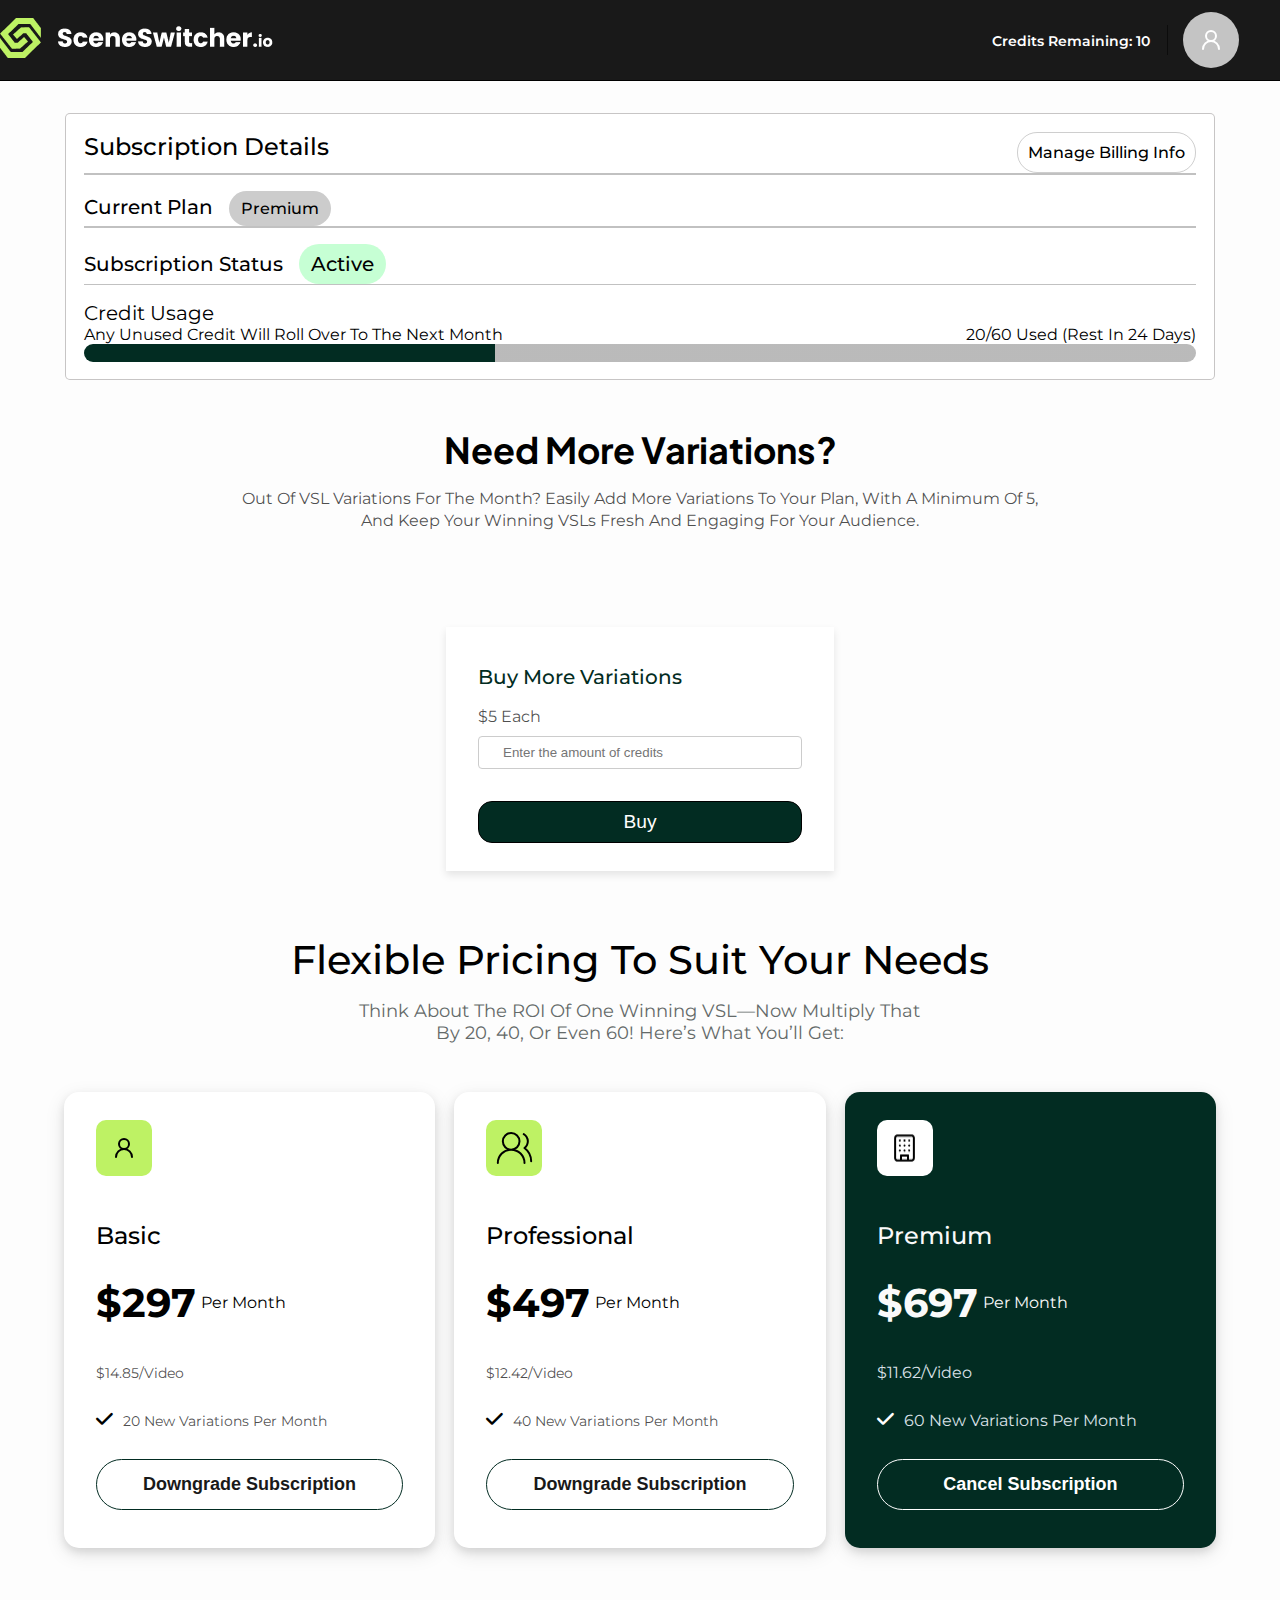
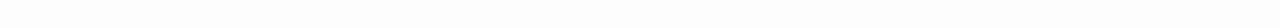
==== index.html @ bf3d9827 "Create index.html" ====
<!DOCTYPE html>
<html lang="en">

<head>
    <meta charset="utf-8" />
    <meta name="viewport" content="width=device-width, initial-scale=1.0">
    <title>Subscription Dashboard</title>
    <link rel="shortcut icon" type="image/x-icon" href="favicon.ico" />

    <!-- Preconnecting to Google Fonts -->
    <link rel="preconnect" href="https://fonts.googleapis.com" />
    <link rel="preconnect" href="https://fonts.gstatic.com" crossorigin />

    <!-- Google Fonts -->
    <link
        href="https://fonts.googleapis.com/css2?family=Montserrat:ital,wght@0,100..900;1,100..900&family=Plus+Jakarta+Sans:ital,wght@0,200..800;1,200..800&display=swap"
        rel="stylesheet" />

    <!-- Font Awesome Icons -->
    <link rel="stylesheet" href="https://cdnjs.cloudflare.com/ajax/libs/font-awesome/6.6.0/css/all.min.css">

    <!-- Bootstrap CSS -->
    <link href="https://cdn.jsdelivr.net/npm/bootstrap@5.0.2/dist/css/bootstrap.min.css" rel="stylesheet"
        integrity="sha384-EVSTQN3/azprG1Anm3QDgpJLIm9Nao0Yz1ztcQTwFspd3yD65VohhpuuCOmLASjC" crossorigin="anonymous" />

    <!-- Custom Stylesheet -->
    <link rel="stylesheet" type="text/css" href="sceneswitcher.css" media="screen" />
    <link rel="stylesheet" type="text/css" href="sceneswitcherResponsive.css" media="screen" />
</head>

<body>
    <!-- Header Section Start -->
    <header class="admin-header">
        <div class="container">
            <div class="header-two">
                <div class="hm-logo text-center">
                    <a href="#!"><img src="assets/images/sceneswitcher.png" alt="VSL Logo" /></a>

                </div>
                <div class="header-profile">
                    <div class="credit-score">
                        <span>Credits Remaining: </span> <span>10</span>
                    </div>
                    <a href="#!" class="profile-icn">
                        <img src="assets/images/admin-user-icn.svg" alt="User Profile" />
                    </a>
                </div>
            </div>
        </div>
    </header>
    <!-- Header Section End -->

    <!-- Subscription Information Start -->
    <div class="content">
        <div class="text">
            <p class="sub-p">Subscription Details</p>
            <p class="bill">Manage Billing Info</p>
        </div>
        <div class="plan">
            <p>Current Plan</p>
            <p class="btn">Premium</p>
        </div>
        <div class="plan subs">
            <p>Subscription Status</p>
            <p class="act">Active</p>
        </div>
        <div class="credit">
            <p class="cr-usage">Credit Usage</p>
            <div class="credit-text">
                <p>Any unused credit will roll over to the next month</p>
                <p>20/60 Used (Rest in 24 Days) </p>
            </div>
            <div class="bar"></div>
        </div>
    </div>
    <!-- Subscription Information End -->

    <!-- Additional Credit Purchase Section Start -->
    <div class="second-main">
        <div class="heading">Need More Variations?</div>
        <p>
            Out of VSL variations for the month? Easily add more variations to your plan, with a minimum of 5, and keep
            your winning VSLs fresh and engaging for your audience.
        </p>

    </div>

    <div class="credit-box">
        <div class="box-cont">
            <p class="cr">Buy More Variations</p>
            <p class="dollar">$5 Each</p>
            <input type="text" name="credit" id="credit" placeholder="Enter the amount of credits" />
            <button>Buy</button>
        </div>
    </div>
    <!-- Additional Credit Purchase Section End -->

    <!-- Subscription Plans Section Start -->
    <div class="main-head">
        <h1>Flexible Pricing to Suit Your Needs</h1>
        <p>Think about the ROI of one winning VSL—now multiply that by 20, 40, or even 60! Here’s what you’ll get:</p>
    </div>

    <div class="plans">
        <!-- Starter Plan -->
        <div class="box">
            <div class="icon">
                <img src="assets/images/admin-user-icn.svg" alt="">
            </div>
            <p class="box-head box2">Basic</p>
            <div class="price">
                <h1>$297</h1><span>Per Month</span>
            </div>
            <p id="p">$14.85/video</p>
            <p id="p"><i class="fa-solid fa-check"></i>20 New Variations Per Month</p>
            <button>Downgrade Subscription</button>
        </div>

        <!-- Growth Plan -->
        <div class="box">
            <div class="icon">
                <img src="assets/images/user-icn.svg" alt="">
            </div>
            <p class="box-head box2">Professional</p>
            <div class="price">
                <h1>$497</h1><span>Per Month</span>
            </div>
            <p id="p">$12.42/video</p>
            <p id="p"><i class="fa-solid fa-check"></i>40 New Variations Per Month</p>
            <button>Downgrade Subscription</button>
        </div>

        <!-- Pro Plan -->
        <div class="box box-sub">
            <div class="icon icon-prem">
                <img src="assets/images/lucide.png" alt="">
            </div>
            <p class="box-head">Premium</p>
            <div class="price">
                <h1>$697</h1><span>Per Month</span>
            </div>
            <p class="p-pro">$11.62/video</p>
            <p class="p-pro"><i class="fa-solid fa-check pro-i"></i>60 New Variations Per Month</p>
            <button id="up">Cancel Subscription</button>
        </div>
    </div>
    <!-- Subscription Plans Section End -->
</body>

</html>
---- sceneswitcher.css ----
/* Universal Reset: Removes default margin and padding from all elements */
* {
    margin: 0;
    padding: 0;
    box-sizing: border-box;

}

/* Body Styling: Sets a default background and font */
body {
    font-family: 'Montserrat';
    background: #f8f9fa4f;
    min-width: 100%;
}

/* Header Section: Credit score styling */
.admin-header .credit-score span {
    color: #000;
    font-size: 14px;
    font-weight: 600;
    color: #ffffff;
}

.profile-icn img {
    filter: invert(100%);
}

/* Header Section: Styling for the header background, padding, and bottom border */
.admin-header {
    background: #191919;
    padding: 12px 0;
    border-bottom: 1px solid #000;
}

/* Header Container: Limits the maximum width of the header content */
.admin-header .container {
    max-width: 1239px;
}

/* Profile Icon: Sets size, shape, alignment, and relative positioning for the profile icon */
.admin-header .profile-icn {
    background: #c4c4c4;
    border-radius: 50%;
    height: 56px;
    width: 56px;
    display: flex;
    align-items: center;
    justify-content: center;
    margin-left: 33px;
    position: relative;
}

/* Flexbox Layout for Header: Aligns profile and credit score section */
.header-profile,
.header-two {
    display: flex;
    align-items: center;
    justify-content: space-between;
}

.hm-logo {
    color: white;
    display: flex;
    /* align-content: center; */
}

.logo-text p {
    font-size: 22px;
    font-family: 'Plus Jakarta Sans';
    font-weight: 700;
    text-align: center;
    margin-left: 10px;
    padding: 5px;

}

/* Profile Icon Divider: Adds a dividing line inside the profile icon */
.admin-header .profile-icn::before {
    position: absolute;
    content: "";
    width: 1px;
    height: 30px;
    background: rgba(0, 0, 0, 0.5);
    top: 50%;
    transform: translateY(-50%);
    left: -16px;
}

/* Content Container: Sets width, margin, padding, and border styling for the content section */
.content {
    border: 1px solid rgba(141, 138, 138, 0.493);
    max-width: 1150px;
    margin: auto;
    margin-top: 2rem;
    padding: 1.1rem;
    border-radius: 5px;
    background-color: #fff;
}

/* Text Flexbox: Aligns text content with space between the elements */
.text {
    display: flex;
    justify-content: space-between;
    border-bottom: 2px solid rgba(128, 128, 128, 0.486);
    margin-bottom: 1rem;
}

.sub-p {
    font-size: 24px;
    font-weight: 500;
}

/* Bill Button: Adds styles for the bill info button */
.bill {
    text-transform: capitalize;
    border: 1px solid rgba(128, 128, 128, 0.39);
    padding: 10px;
    border-radius: 20px;
    cursor: pointer;
    transition: all ease-in 0.2s;
    font-size: 16px;
    font-weight: 500;
}

/* Hover Effect for Bill Button: Changes background and text color on hover */
.bill:hover {
    background-color: rgba(2, 44, 34, 1);
    color: #fff;
}

/* Plan Section: Sets layout and baseline alignment for the subscription plans */
.plan {
    display: flex;
    border-bottom: 2px solid rgba(128, 128, 128, 0.486);
    text-transform: capitalize;
    align-items: last baseline;
}

.io {
    font-size: 8px;
}

/* Plan Text Spacing: Adds margin between text elements inside the plan section */
.plan p {
    margin-right: 1rem;
    font-size: 20px;
    font-weight: 500;
}

/* Plan Button: Basic styles for the plan button */
.plan .btn {
    background-color: #CCCCCC;
    ;
    border-radius: 30px;
    text-transform: capitalize;
    border: none;
    padding: 8px 12px;
    font-size: 16px;
    font-weight: 500;
    color: #000;
}

/* Subscription Status Styling: Sets styles for the subscription status */
.subs {
    margin-top: 1rem;
    border-bottom: 1px solid rgba(128, 128, 128, 0.486);
    margin-bottom: 1rem;
}

/* Active Subscription Styling: Adds background color, border radius, and padding to the active status */
.act {
    background-color: #41FF714D;
    border-radius: 30px;
    text-transform: capitalize;
    border: none;
    padding: 8px 12px;
    cursor: pointer;
    color: #000000;
}

/* Credit Section Text: Applies capitalization to the credit section text */
.credit p {
    text-transform: capitalize;
}

.cr-usage {
    font-size: 1.23rem;

}

.credit-text {
    display: flex;
    justify-content: space-between;
}

/* Credit Bar: Creates a progress bar with a gradient fill */
.bar {
    width: 100%;
    height: 18px;
    background: linear-gradient(to right, rgba(2, 44, 34, 1) 37%, rgba(128, 128, 128, 0.541) 37%);
    border-radius: 40px;
}

/* Secondary Main Section: Adjusts margins and width for the section containing additional content */
.second-main {
    width: 1150px;
    margin: auto;
    margin-top: 2rem;
    margin-bottom: 2rem;
}

/* Heading Style: Centers the heading and adds padding and font size */
.heading {
    display: flex;
    justify-content: center;
    font-size: 36px;
    font-weight: 700;
    padding: 1rem;
    font-family: 'Plus Jakarta Sans';
    line-height: 43.8px;
    color: rgba(0, 0, 0, 1);
}

/* Text inside Second Main Section: Sets width and margin for paragraphs */
.second-main p {
    max-width: 830px;
    margin: 0 auto;
    text-align: center;
    font-family: 'Montserrat';
    font-size: 16px;
    font-weight: 400;
    text-transform: capitalize;
    line-height: 21.6px;
    color: rgba(0, 0, 0, 0.7);
}

/* Credit Purchase Box: Centers and styles the credit purchase input and button */
.credit-box {
    /* display: grid;
    grid-template-columns: auto auto; */
    width: 420px;
    margin: 0 auto;
    padding: 1rem;
    gap: 1rem;
    margin-top: 5rem;
}

.box-cont {
    background-color: #fff;
    box-shadow: 0 4px 8px rgba(0, 0, 0, 0.1);
    /* width: 419px; */
    line-height: 2.2;
    padding: 28px 32px;

}

/* Input Field Styles: Adds padding, border color, and radius for the input fields inside credit purchase box */
.box-cont input {
    border-radius: 4px;
    border: 1px solid #CCCCCC;
    padding: 8px 24px;
    width: 100%;
    margin-bottom: 2rem;
}

/* Credit Box Heading Style: Applies color, bold font, and line height to the heading */
.cr {
    color: rgba(2, 44, 34, 1);
    font-weight: bold;
    line-height: 2.2;
    font-size: 20px;
    font-weight: 500;
}

/* Purchase Button Styles: Defines basic styles for the purchase button */
.credit-box button {
    border: none;
    border-radius: 14px;
    width: 100%;
    color: #ffffff;
    background-color: rgba(2, 44, 34, 1);
    padding: 9px 24px;
    cursor: pointer;
    font-size: 1.2rem;
    transition: all ease-in 0.2s;
    border: 1px solid black;
}

.dollar {
    color: rgba(0, 0, 0, 0.7);
}

/* Purchase Button Hover: Changes background color on hover */
.credit-box button:hover {
    background-color: rgb(0, 49, 38);
}

/* Main Heading Style: Centers the main heading for the plans section */
.main-head {
    display: flex;
    justify-content: center;
    flex-direction: column;
    text-transform: capitalize;
    margin-top: 3rem;
    align-items: center;

}

.main-head h1 {
    font-size: 40px;
    font-weight: 500;
    text-align: center;
}

.main-head p {
    color: rgba(100, 106, 105, 1);
    font-size: 18px;
    font-weight: 400;
    max-width: 46%;
    text-align: center;
    margin-top: 1rem;
}

/* Plans Grid Layout: Sets up a three-column grid for the plans section */
.plans {
    /* display: grid;
    grid-template-columns:repeat(3,1fr); */
    margin: 0 auto;
    margin-bottom: 5rem;
    /* gap: 1.2rem; */
    margin-top: 3rem;
    /* width: 1297px; */
    align-items: stretch;


    display: flex;
    /* Use flexbox for layout */
    justify-content: space-between;
    /* Space evenly */
    /* Vertical margin and center horizontally */
    gap: 1.2rem;
    /* Space between boxes */
    width: 90%;
    /* Responsive width */
    max-width: 1200px;
    /* Maximum width for larger screens */

}

/* Plan Box Style: Basic styles for each plan box */
.box {
    background-color: #fff;
    padding: 28px 32px;
    box-shadow: 0 4px 8px rgba(0, 0, 0, 0.1),
        0 6px 20px rgba(0, 0, 0, 0.1);
    min-height: 456px;
    border-radius: 15px;
    display: flex;
    flex-direction: column;
    justify-content: space-between;
    width: 385px;
    flex-wrap: wrap;
}

.pro-i {
    color: white;
}

/* Plan Box Heading: Styles the heading inside each plan box */
.box-head {
    text-transform: capitalize;
    font-size: 24px;
    font-weight: 500;
}

/* Text inside Plan Boxes: Sets width and capitalization for plan descriptions */
.box p {
    text-transform: capitalize;
    width: 100%;

}

.box-head p {
    font-size: 16px;
    font-weight: 400;
}

.p-excl {
    color: rgba(255, 255, 255, 0.7);
}

#p {
    font-size: 14px;
    font-weight: 400;
    color: rgba(0, 0, 0, 0.7);
}

/* Price Display: Aligns price text and icons inside plan boxes */
.price {
    display: flex;
    margin-bottom: 0.47rem;
    align-items: center;
}

/* Price Text Styling: Aligns price span to the bottom */
.price span {
    display: flex;
    align-items: self-start;
    font-size: 16px;
    font-weight: 400;
    margin-left: 5px;
}

.price h1 {
    font-size: 40px;
    font-weight: 700;
}

.p-pro {
    color: rgba(218, 225, 231, 1);
}

.p-cent {
    color: rgba(96, 101, 113, 1);
    text-align: center;
    /* Centers the text inside the <p> element */
}

.i-blue {
    color: rgba(72, 90, 255, 1);
}

/* Plan Icon Styling: Colors and spaces icons in plan descriptions */
i {
    color: rgba(0, 0, 0, 1);
    margin-right: 10px;
    font-size: 1.2rem;
}

/* Button Styling inside Plan Boxes: Styles and adds hover effects to buttons */
.box button {
    border: 1px solid rgba(25, 25, 25, 1);
    border-radius: 200px;
    width: 100%;
    border-color: rgba(2, 44, 34, 1);
    color: rgba(25, 25, 25, 1);
    background-color: #fff;
    padding: 14px 18px;
    text-transform: capitalize;
    font-weight: 600;
    cursor: pointer;
    margin-bottom: 0.67rem;
    transition: all ease-in 0.3s;
    font-size: 18px;
}

.excl {
    background-color: rgba(72, 90, 255, 1);
    color: white;
}

.icon {
    display: flex;
    justify-content: center;
    background-color: rgba(190, 242, 100, 1);
    height: 56px;
    width: 56px;
    border-radius: 10px;
    object-fit: contain;
    margin-bottom: 1rem;
}

.icon i {
    width: 28px;
    height: 28px;
}

.icon-prem {
    background-color: #fff;
    padding: 13px;
}

.box-sub {
    background-color: rgba(2, 44, 34, 1);
    color: rgba(250, 250, 250, 1);
}

/* Upgrade Button: Special styling for the upgrade button */
#up {
    border-radius: 200px;
    background-color: rgba(2, 44, 34, 1);
    color: rgba(25, 25, 25, 1);
    transition: all ease-in 0.2s;
    border-color: white;
    color: white;
    font-size: 18px;
    font-weight: 600;
}

/* Hover Effect for Upgrade Button: Changes background color on hover */
#up:hover {
    background-color: rgb(0, 48, 37);
    color: white;
}

/* Hover Effect for Other Plan Buttons: Changes background color and text color on hover */
.box button:hover {
    color: white;
    background-color: rgb(0, 48, 37);
}
---- sceneswitcherResponsive.css ----
@media (max-width:1180px) {
  .content {
    width: 90%;
  }

  .second-main {
    width: 90%;
  }

  .main-head {
    width: 90%;
    padding: 20px;
  }

  .plans {
    display: grid;
    grid-template-columns: auto auto;
    gap: 16px;
    width: 90%;
  }
}

@media (max-width:960px) {
  .content {
    padding: 10px;
  }

  .sub-p {
    font-size: 18px;
    font-weight: 400;
  }

  .bill {
    font-size: 12px;
    font-weight: 400;
  }

  .plan p {
    font-size: 18px;
    font-weight: 400;
  }

  .cr-usage {
    font-size: 18px;
    font-weight: 400;

  }

  .credit-text {
    font-size: 13px;
  }

  .heading {
    font-size: 28px;
    font-weight: 600;
    padding: .8rem;
    line-height: 37.8px;
  }

  .second-main p {
    font-size: 13px;
    font-weight: 400;
  }

  .cr {
    color: #864AF9;
    font-weight: bold;
    line-height: 1.8;
    font-size: 19px;
    font-weight: 500;
  }

  .box-cont input {
    padding: 10px 22px;
  }

  .credit-box button {
    font-size: 1rem;
  }

  .main-head h1 {
    font-size: 1.5rem;
    font-weight: 700;
  }

  .box {
    padding: 15px 17px;
    line-height: 2.0;
  }

  .box-head {
    font-size: 20px;
    font-weight: 500;
  }

  .box-head p,
  #p {
    font-size: 14px;
    font-weight: 400;
  }

  .price h1 {
    font-size: 30px;
    font-weight: 600;
  }

  .box button {
    padding: 6px;
    font-size: 14px;
  }
}

@media (max-width:650px) {
  .admin-header .profile-icn {
    flex-direction: column;
  }

  .admin-header .profile-icn {
    margin-top: 1rem;
    flex-direction: column;
  }

  /* Flexbox Layout for Header: Aligns profile and credit score section */
  .header-profile,
  .header-two {
    flex-direction: column;

  }

  .content {
    padding: 8px;
  }

  .plans {
    grid-template-columns: auto;
    gap: 16px;
    width: 90%;
  }

  .sub-p {
    font-size: 17px;
    font-weight: 400;
  }

  .plan p {
    font-size: 17px;
    font-weight: 400;
  }

  .cr-usage {
    font-size: 17px;
    font-weight: 400;

  }

  .heading {
    font-size: 26px;
  }

  .cr {
    font-size: 17px;
  }

  .main-head h1 {
    font-size: 1.34rem;
    font-weight: 600;
  }
}
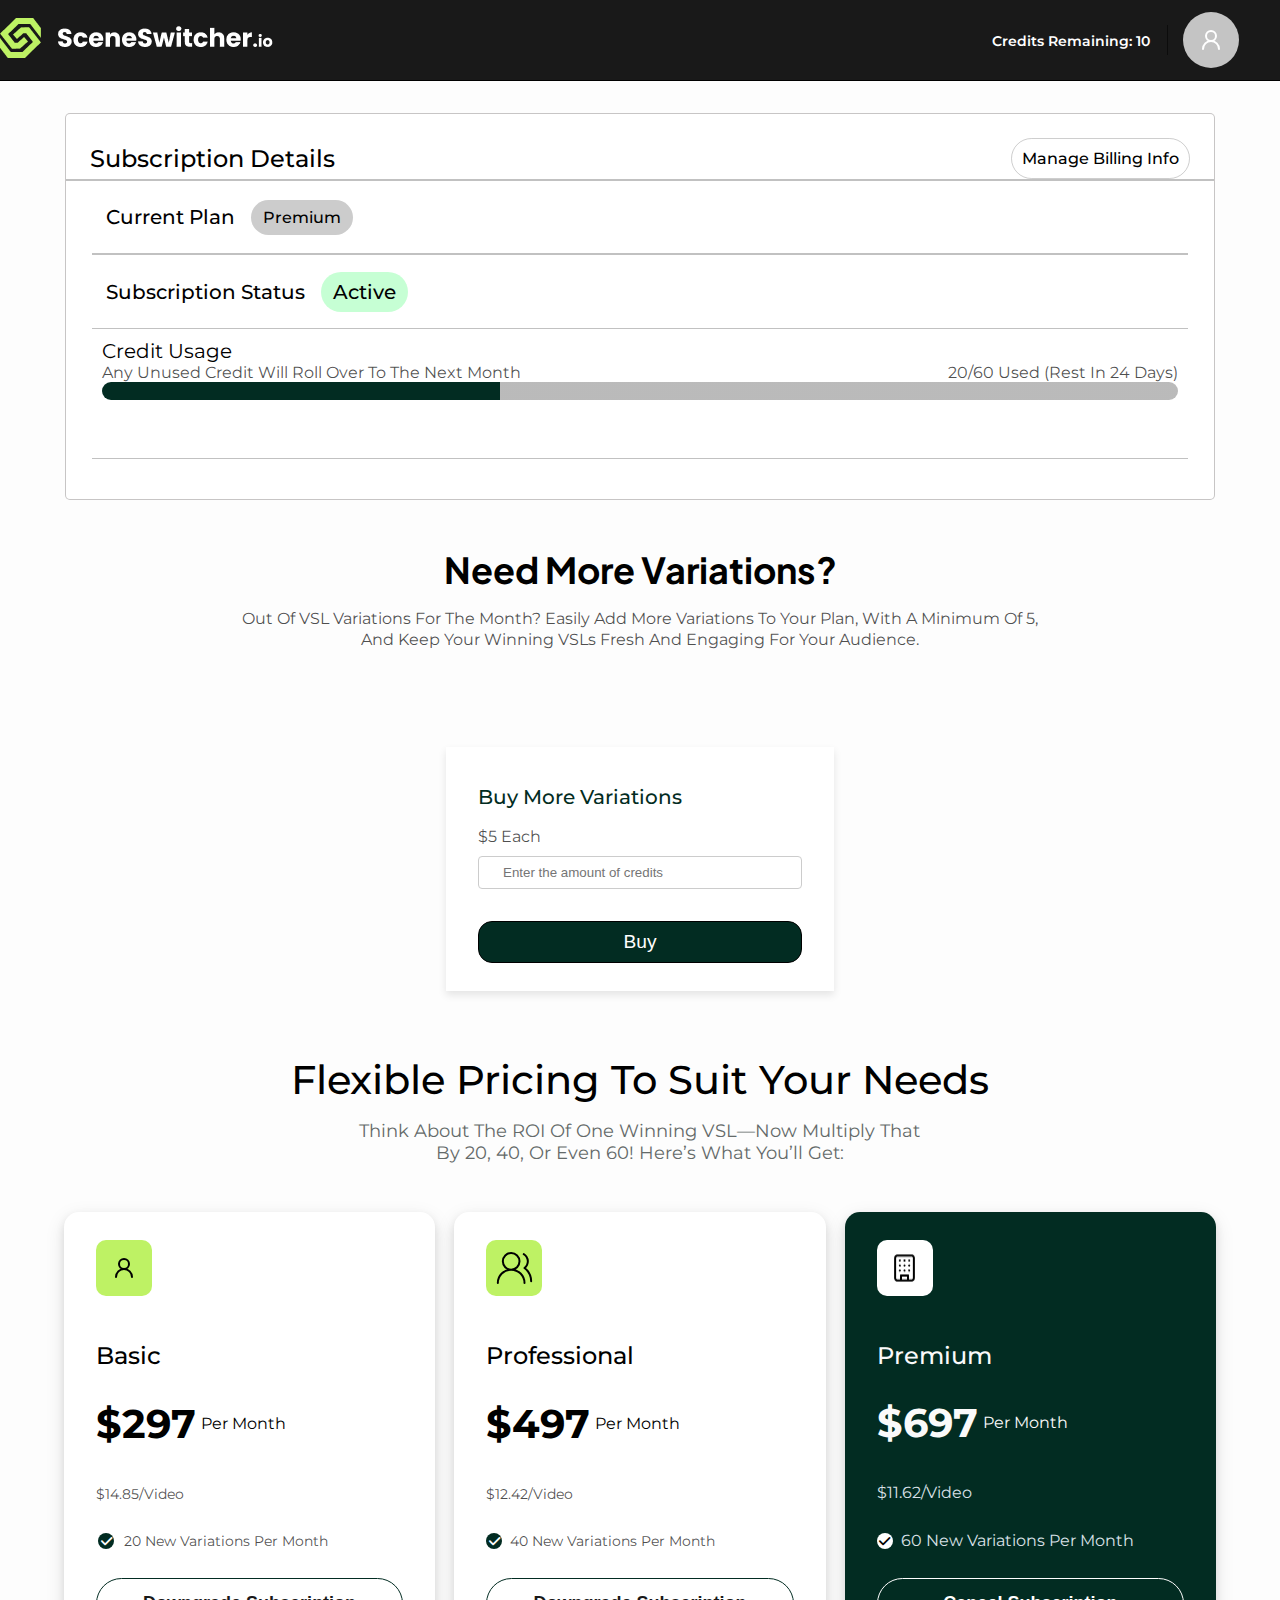
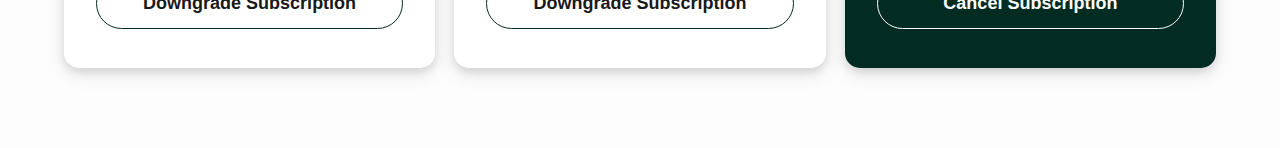
==== commit c1be550a: "Update index.html" ====
--- a/index.html
+++ b/index.html
@@ -25,7 +25,7 @@
 
     <!-- Custom Stylesheet -->
     <link rel="stylesheet" type="text/css" href="sceneswitcher.css" media="screen" />
-    <link rel="stylesheet" type="text/css" href="sceneswitcherResponsive.css" media="screen" />
+    <link rel="stylesheet" type="text/css" href="Responsive.css" media="screen" />
 </head>
 
 <body>
@@ -56,21 +56,23 @@
             <p class="sub-p">Subscription Details</p>
             <p class="bill">Manage Billing Info</p>
         </div>
-        <div class="plan">
-            <p>Current Plan</p>
-            <p class="btn">Premium</p>
-        </div>
-        <div class="plan subs">
-            <p>Subscription Status</p>
-            <p class="act">Active</p>
-        </div>
-        <div class="credit">
-            <p class="cr-usage">Credit Usage</p>
-            <div class="credit-text">
-                <p>Any unused credit will roll over to the next month</p>
-                <p>20/60 Used (Rest in 24 Days) </p>
+        <div class="for-border">
+            <div class="plan">
+                <p>Current Plan</p>
+                <p class="btn">Premium</p>
             </div>
-            <div class="bar"></div>
+            <div class="plan subs">
+                <p>Subscription Status</p>
+                <p class="act">Active</p>
+            </div>
+            <div class="credit">
+                <p class="cr-usage">Credit Usage</p>
+                <div class="credit-text">
+                    <p>Any unused credit will roll over to the next month</p>
+                    <p>20/60 Used (Rest in 24 Days) </p>
+                </div>
+                <div class="bar"></div>
+            </div>
         </div>
     </div>
     <!-- Subscription Information End -->
@@ -112,7 +114,7 @@
                 <h1>$297</h1><span>Per Month</span>
             </div>
             <p id="p">$14.85/video</p>
-            <p id="p"><i class="fa-solid fa-check"></i>20 New Variations Per Month</p>
+            <p id="p"><span class="icon-span"><i class="fa-solid fa-check"></i></span>20 New Variations Per Month</p>
             <button>Downgrade Subscription</button>
         </div>
 
--- a/sceneswitcher.css
+++ b/sceneswitcher.css
@@ -92,17 +92,24 @@
     max-width: 1150px;
     margin: auto;
     margin-top: 2rem;
-    padding: 1.1rem;
+    padding: 24px 0px 40px 0px;
     border-radius: 5px;
     background-color: #fff;
 }
 
+.for-border {
+    width: 95.5%;
+    margin: 0 auto;
+}
+
 /* Text Flexbox: Aligns text content with space between the elements */
 .text {
     display: flex;
     justify-content: space-between;
     border-bottom: 2px solid rgba(128, 128, 128, 0.486);
-    margin-bottom: 1rem;
+    padding-left: 24px;
+    padding-right: 24px;
+    align-items: center;
 }
 
 .sub-p {
@@ -115,7 +122,7 @@
     text-transform: capitalize;
     border: 1px solid rgba(128, 128, 128, 0.39);
     padding: 10px;
-    border-radius: 20px;
+    border-radius: 66px;
     cursor: pointer;
     transition: all ease-in 0.2s;
     font-size: 16px;
@@ -133,7 +140,10 @@
     display: flex;
     border-bottom: 2px solid rgba(128, 128, 128, 0.486);
     text-transform: capitalize;
-    align-items: last baseline;
+    padding: 14px;
+    height: 74px;
+    align-items: center;
+    margin-bottom: 0px;
 }
 
 .io {
@@ -145,6 +155,10 @@
     margin-right: 1rem;
     font-size: 20px;
     font-weight: 500;
+}
+
+.for-border .plan p {
+    margin-bottom: 0px;
 }
 
 /* Plan Button: Basic styles for the plan button */
@@ -162,9 +176,8 @@
 
 /* Subscription Status Styling: Sets styles for the subscription status */
 .subs {
-    margin-top: 1rem;
     border-bottom: 1px solid rgba(128, 128, 128, 0.486);
-    margin-bottom: 1rem;
+    height: 74px;
 }
 
 /* Active Subscription Styling: Adds background color, border radius, and padding to the active status */
@@ -191,6 +204,7 @@
 .credit-text {
     display: flex;
     justify-content: space-between;
+    color: rgba(0, 0, 0, 0.7);
 }
 
 /* Credit Bar: Creates a progress bar with a gradient fill */
@@ -199,6 +213,12 @@
     height: 18px;
     background: linear-gradient(to right, rgba(2, 44, 34, 1) 37%, rgba(128, 128, 128, 0.541) 37%);
     border-radius: 40px;
+}
+
+.credit {
+    border-bottom: 1px solid rgba(128, 128, 128, 0.486);
+    padding: 10px 10px 20px 10px;
+    height: 130px;
 }
 
 /* Secondary Main Section: Adjusts margins and width for the section containing additional content */
@@ -432,9 +452,26 @@
 
 /* Plan Icon Styling: Colors and spaces icons in plan descriptions */
 i {
-    color: rgba(0, 0, 0, 1);
-    margin-right: 10px;
-    font-size: 1.2rem;
+    color: #fff;
+    background-color: rgba(2, 44, 34, 1);
+    border-radius: 200px;
+    width: 16px;
+    height: 16px;
+    text-align: center;
+    margin-right: 8px;
+    padding: 2px;
+    font-size: 13px;
+}
+
+.icon-span {
+    width: 20px;
+    height: 20px;
+    padding: 2px;
+}
+
+.pro-i {
+    background-color: #fff;
+    color: #000;
 }
 
 /* Button Styling inside Plan Boxes: Styles and adds hover effects to buttons */
@@ -507,4 +544,4 @@
 .box button:hover {
     color: white;
     background-color: rgb(0, 48, 37);
-}+}
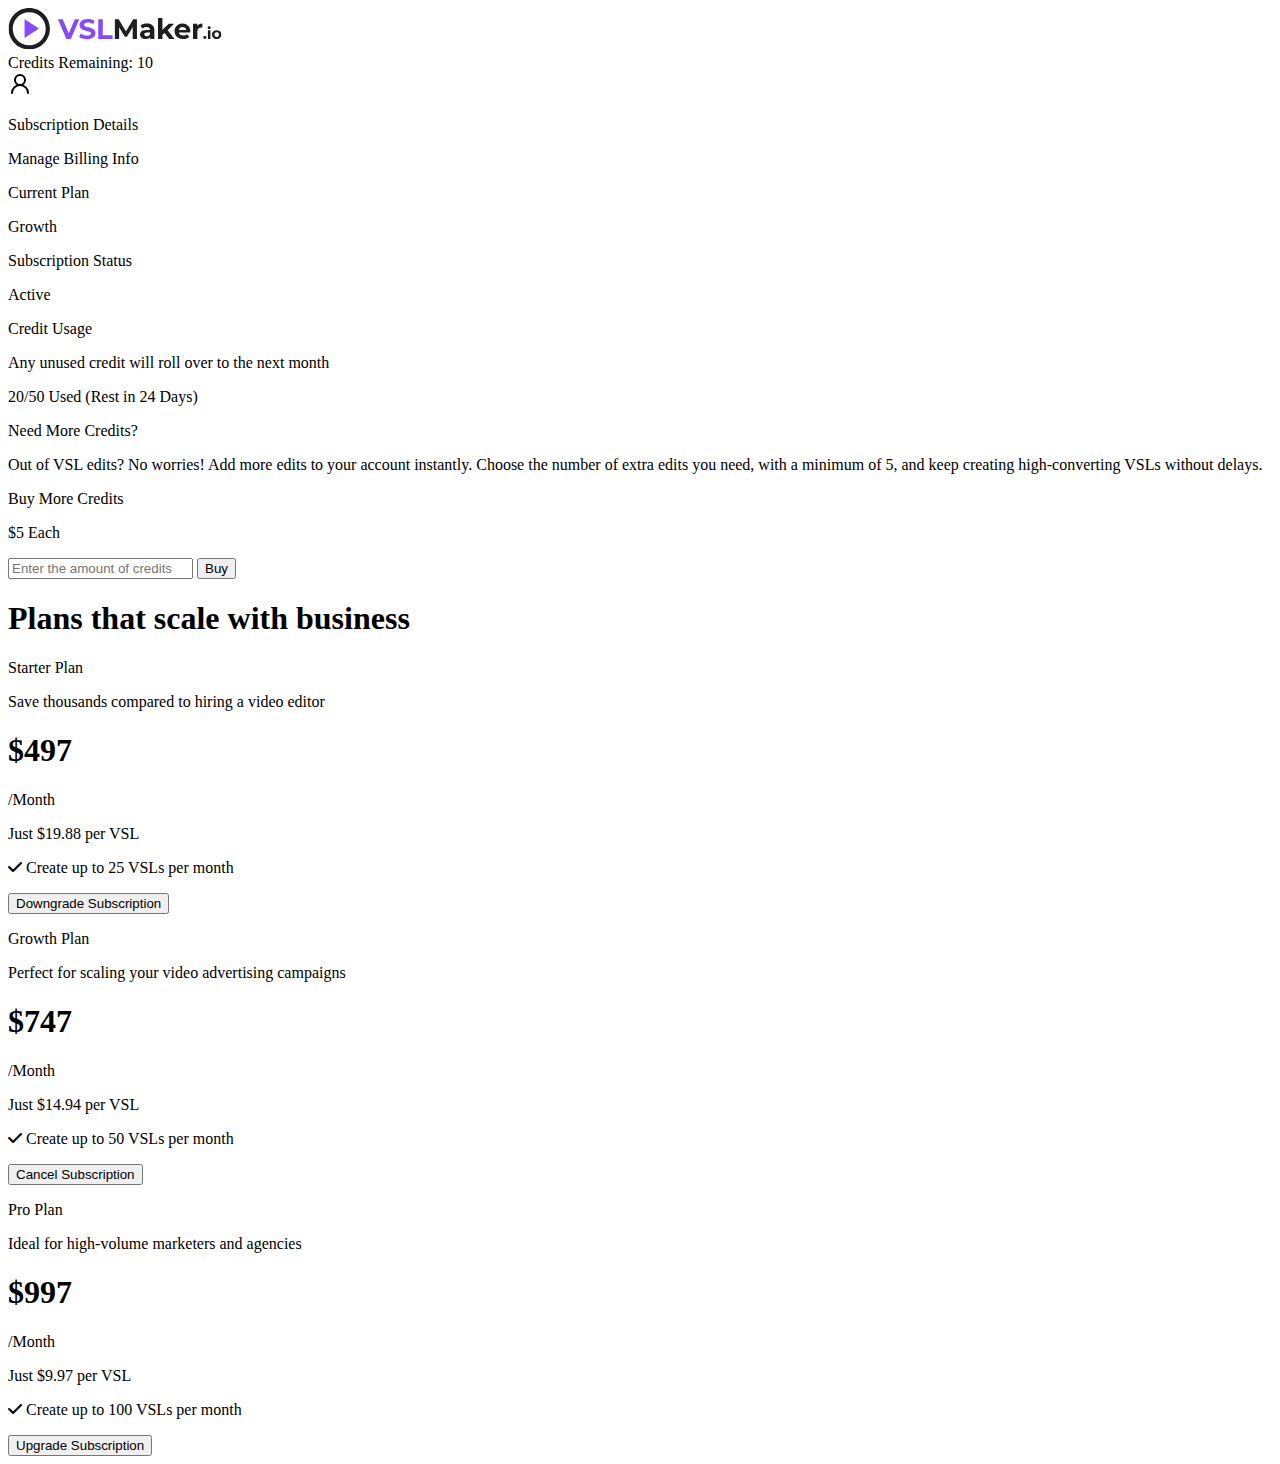
==== commit 57ea9583: "Update index.html" ====
--- a/index.html
+++ b/index.html
@@ -2,151 +2,146 @@
 <html lang="en">
 
 <head>
-    <meta charset="utf-8" />
-    <meta name="viewport" content="width=device-width, initial-scale=1.0">
-    <title>Subscription Dashboard</title>
-    <link rel="shortcut icon" type="image/x-icon" href="favicon.ico" />
+  <meta charset="utf-8" />
+  <meta name="viewport" content="width=device-width, initial-scale=1" />
+  <title>Subscription Dashboard</title>
+  <link rel="shortcut icon" type="image/x-icon" href="favicon.ico" />
 
-    <!-- Preconnecting to Google Fonts -->
-    <link rel="preconnect" href="https://fonts.googleapis.com" />
-    <link rel="preconnect" href="https://fonts.gstatic.com" crossorigin />
+  <!-- Preconnecting to Google Fonts -->
+  <link rel="preconnect" href="https://fonts.googleapis.com" />
+  <link rel="preconnect" href="https://fonts.gstatic.com" crossorigin />
 
-    <!-- Google Fonts -->
-    <link
-        href="https://fonts.googleapis.com/css2?family=Montserrat:ital,wght@0,100..900;1,100..900&family=Plus+Jakarta+Sans:ital,wght@0,200..800;1,200..800&display=swap"
-        rel="stylesheet" />
+  <!-- Google Fonts -->
+  <link
+    href="https://fonts.googleapis.com/css2?family=Montserrat:ital,wght@0,100..900;1,100..900&family=Plus+Jakarta+Sans:ital,wght@0,200..800;1,200..800&display=swap"
+    rel="stylesheet" />
 
-    <!-- Font Awesome Icons -->
-    <link rel="stylesheet" href="https://cdnjs.cloudflare.com/ajax/libs/font-awesome/6.6.0/css/all.min.css">
+  <!-- Font Awesome Icons -->
+  <link rel="stylesheet" href="https://cdnjs.cloudflare.com/ajax/libs/font-awesome/6.6.0/css/all.min.css">
 
-    <!-- Bootstrap CSS -->
-    <link href="https://cdn.jsdelivr.net/npm/bootstrap@5.0.2/dist/css/bootstrap.min.css" rel="stylesheet"
-        integrity="sha384-EVSTQN3/azprG1Anm3QDgpJLIm9Nao0Yz1ztcQTwFspd3yD65VohhpuuCOmLASjC" crossorigin="anonymous" />
+  <!-- Bootstrap CSS -->
+  <link href="https://cdn.jsdelivr.net/npm/bootstrap@5.0.2/dist/css/bootstrap.min.css" rel="stylesheet"
+    integrity="sha384-EVSTQN3/azprG1Anm3QDgpJLIm9Nao0Yz1ztcQTwFspd3yD65VohhpuuCOmLASjC" crossorigin="anonymous" />
 
-    <!-- Custom Stylesheet -->
-    <link rel="stylesheet" type="text/css" href="sceneswitcher.css" media="screen" />
-    <link rel="stylesheet" type="text/css" href="Responsive.css" media="screen" />
+  <!-- Custom Stylesheet -->
+  <link rel="stylesheet" type="text/css" href="transaction.css" media="screen" />
+  <link rel="stylesheet" type="text/css" href="transaction-responsiveness.css" media="screen" />
 </head>
 
 <body>
-    <!-- Header Section Start -->
-    <header class="admin-header">
-        <div class="container">
-            <div class="header-two">
-                <div class="hm-logo text-center">
-                    <a href="#!"><img src="assets/images/sceneswitcher.png" alt="VSL Logo" /></a>
+  <!-- Header Section Start -->
+  <header class="admin-header">
+    <div class="container">
+      <div class="header-two">
+        <div class="vsl-logo text-center">
+          <a href="#!"><img src="assets/images/vsl-logo.svg" alt="VSL Logo" /></a>
+        </div>
+        <div class="header-profile">
+          <div class="credit-score">
+            <span>Credits Remaining: </span> <span>10</span>
+          </div>
+          <a href="#!" class="profile-icn">
+            <img src="assets/images/admin-user-icn.svg" alt="User Profile" />
+          </a>
+        </div>
+      </div>
+    </div>
+  </header>
+  <!-- Header Section End -->
 
-                </div>
-                <div class="header-profile">
-                    <div class="credit-score">
-                        <span>Credits Remaining: </span> <span>10</span>
-                    </div>
-                    <a href="#!" class="profile-icn">
-                        <img src="assets/images/admin-user-icn.svg" alt="User Profile" />
-                    </a>
-                </div>
-            </div>
+  <!-- Subscription Information Start -->
+  <div class="content">
+    <div class="text">
+      <p class="sub-p">Subscription Details</p>
+      <p class="bill">Manage Billing Info</p>
+    </div>
+    <div class="for-border">
+      <div class="plan">
+        <p class="cr-text">Current Plan</p>
+        <p class="btn">Growth</p>
+      </div>
+      <div class="plan subs">
+        <p class="cr-text">Subscription Status</p>
+        <p class="act">Active</p>
+      </div>
+      <div class="credit">
+        <p class="cr-usage">Credit Usage</p>
+        <div class="credit-text">
+          <p>Any unused credit will roll over to the next month</p>
+          <p>20/50 Used (Rest in 24 Days) </p>
         </div>
-    </header>
-    <!-- Header Section End -->
+        <div class="bar">
+          <div class="bar-fill"></div>
+        </div>
+      </div>
+    </div>
+  </div>
+  <!-- Subscription Information End -->
 
-    <!-- Subscription Information Start -->
-    <div class="content">
-        <div class="text">
-            <p class="sub-p">Subscription Details</p>
-            <p class="bill">Manage Billing Info</p>
-        </div>
-        <div class="for-border">
-            <div class="plan">
-                <p>Current Plan</p>
-                <p class="btn">Premium</p>
-            </div>
-            <div class="plan subs">
-                <p>Subscription Status</p>
-                <p class="act">Active</p>
-            </div>
-            <div class="credit">
-                <p class="cr-usage">Credit Usage</p>
-                <div class="credit-text">
-                    <p>Any unused credit will roll over to the next month</p>
-                    <p>20/60 Used (Rest in 24 Days) </p>
-                </div>
-                <div class="bar"></div>
-            </div>
-        </div>
+  <!-- Additional Credit Purchase Section Start -->
+  <div class="second-main">
+    <div class="heading">Need More Credits?</div>
+    <p>
+      Out of VSL edits? No worries! Add more edits to your account instantly.
+      Choose the number of extra edits you need, with a minimum of 5,
+      and keep creating high-converting VSLs without delays.
+    </p>
+
+  </div>
+
+  <div class="credit-box">
+    <div class="box-cont">
+      <p class="cr">Buy More Credits</p>
+      <p>$5 Each</p>
+      <input type="text" name="credit" id="credit" placeholder="Enter the amount of credits" />
+      <button>Buy</button>
     </div>
-    <!-- Subscription Information End -->
+  </div>
+  <!-- Additional Credit Purchase Section End -->
 
-    <!-- Additional Credit Purchase Section Start -->
-    <div class="second-main">
-        <div class="heading">Need More Variations?</div>
-        <p>
-            Out of VSL variations for the month? Easily add more variations to your plan, with a minimum of 5, and keep
-            your winning VSLs fresh and engaging for your audience.
-        </p>
+  <!-- Subscription Plans Section Start -->
+  <div class="main-head">
+    <h1>Plans that scale with business</h1>
+  </div>
 
+  <div class="plans">
+    <!-- Starter Plan -->
+    <div class="box">
+      <p class="box-head">Starter Plan</p>
+      <p id="p">Save thousands compared to hiring a video editor</p>
+      <div class="price">
+        <h1>$497</h1><span>/Month</span>
+      </div>
+      <p id="p">Just $19.88 per VSL</p>
+      <p><i class="fa-solid fa-check"></i> Create up to 25 VSLs per month</p>
+      <button>Downgrade Subscription</button>
     </div>
 
-    <div class="credit-box">
-        <div class="box-cont">
-            <p class="cr">Buy More Variations</p>
-            <p class="dollar">$5 Each</p>
-            <input type="text" name="credit" id="credit" placeholder="Enter the amount of credits" />
-            <button>Buy</button>
-        </div>
-    </div>
-    <!-- Additional Credit Purchase Section End -->
-
-    <!-- Subscription Plans Section Start -->
-    <div class="main-head">
-        <h1>Flexible Pricing to Suit Your Needs</h1>
-        <p>Think about the ROI of one winning VSL—now multiply that by 20, 40, or even 60! Here’s what you’ll get:</p>
+    <!-- Growth Plan -->
+    <div class="box">
+      <p class="box-head">Growth Plan</p>
+      <p id="p">Perfect for scaling your video advertising campaigns</p>
+      <div class="price">
+        <h1>$747</h1><span>/Month</span>
+      </div>
+      <p id="p">Just $14.94 per VSL</p>
+      <p><i class="fa-solid fa-check"></i> Create up to 50 VSLs per month</p>
+      <button>Cancel Subscription</button>
     </div>
 
-    <div class="plans">
-        <!-- Starter Plan -->
-        <div class="box">
-            <div class="icon">
-                <img src="assets/images/admin-user-icn.svg" alt="">
-            </div>
-            <p class="box-head box2">Basic</p>
-            <div class="price">
-                <h1>$297</h1><span>Per Month</span>
-            </div>
-            <p id="p">$14.85/video</p>
-            <p id="p"><span class="icon-span"><i class="fa-solid fa-check"></i></span>20 New Variations Per Month</p>
-            <button>Downgrade Subscription</button>
-        </div>
-
-        <!-- Growth Plan -->
-        <div class="box">
-            <div class="icon">
-                <img src="assets/images/user-icn.svg" alt="">
-            </div>
-            <p class="box-head box2">Professional</p>
-            <div class="price">
-                <h1>$497</h1><span>Per Month</span>
-            </div>
-            <p id="p">$12.42/video</p>
-            <p id="p"><i class="fa-solid fa-check"></i>40 New Variations Per Month</p>
-            <button>Downgrade Subscription</button>
-        </div>
-
-        <!-- Pro Plan -->
-        <div class="box box-sub">
-            <div class="icon icon-prem">
-                <img src="assets/images/lucide.png" alt="">
-            </div>
-            <p class="box-head">Premium</p>
-            <div class="price">
-                <h1>$697</h1><span>Per Month</span>
-            </div>
-            <p class="p-pro">$11.62/video</p>
-            <p class="p-pro"><i class="fa-solid fa-check pro-i"></i>60 New Variations Per Month</p>
-            <button id="up">Cancel Subscription</button>
-        </div>
+    <!-- Pro Plan -->
+    <div class="box">
+      <p class="box-head">Pro Plan</p>
+      <p>Ideal for high-volume marketers and agencies</p>
+      <div class="price">
+        <h1>$997</h1><span>/Month</span>
+      </div>
+      <p id="p">Just $9.97 per VSL</p>
+      <p><i class="fa-solid fa-check"></i> Create up to 100 VSLs per month</p>
+      <button id="up">Upgrade Subscription</button>
     </div>
-    <!-- Subscription Plans Section End -->
+  </div>
+  <!-- Subscription Plans Section End -->
 </body>
 
 </html>
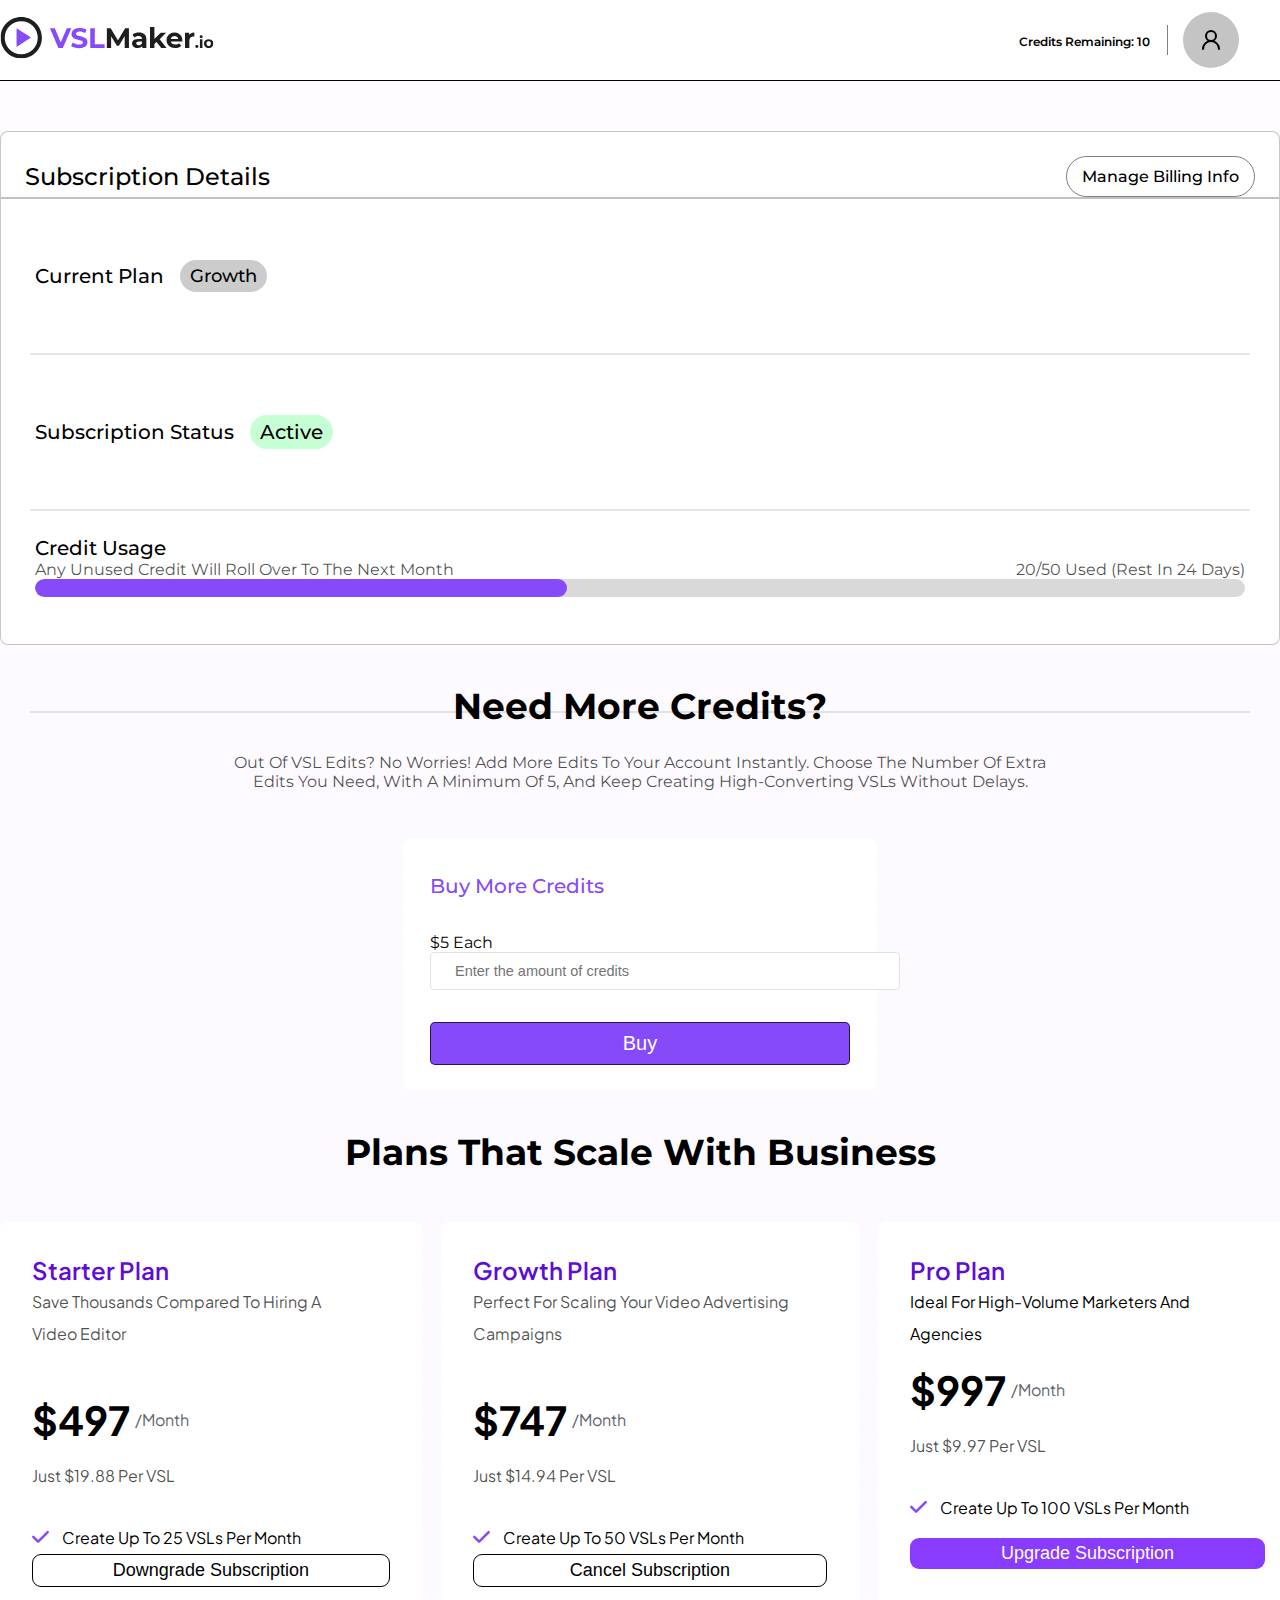
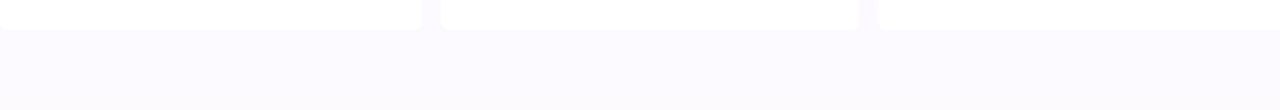
==== commit 658cc8c3: "Update index.html" ====
--- a/index.html
+++ b/index.html
@@ -25,7 +25,7 @@
 
   <!-- Custom Stylesheet -->
   <link rel="stylesheet" type="text/css" href="transaction.css" media="screen" />
-  <link rel="stylesheet" type="text/css" href="transaction-responsiveness.css" media="screen" />
+  <link rel="stylesheet" type="text/css" href="Responsive.css" media="screen" />
 </head>
 
 <body>
--- a/transaction.css
+++ b/transaction.css
@@ -0,0 +1,440 @@
+/* Universal Reset: Removes default margin and padding from all elements */
+* {
+  margin: 0;
+  padding: 0;
+}
+
+:root {
+
+  --color1: rgba(254, 252, 255, 1);
+  /* Fully opaque */
+  --color2: rgba(251, 247, 255, 0.8);
+  /* Slightly transparent */
+  --color3: rgba(251, 245, 255, 0.4);
+  /* More visible */
+  --color4: rgba(253, 249, 255, 0);
+  /* Fully transparent */
+}
+
+/* Body Styling: Sets a default background and font */
+body {
+  font-family: 'Montserrat';
+  background: linear-gradient(180deg, var(--color1) 0%, var(--color2) 88%, var(--color3) 100%);
+}
+
+/* Header Section: Credit score styling */
+.admin-header .credit-score span {
+  color: #000;
+  font-size: 12px;
+  font-weight: 600;
+}
+
+/* Header Section: Styling for the header background, padding, and bottom border */
+.admin-header {
+  background: #fff;
+  padding: 12px 0;
+  border-bottom: 1px solid #000;
+}
+
+/* Header Container: Limits the maximum width of the header content */
+.admin-header .container {
+  max-width: 1239px;
+}
+
+/* Profile Icon: Sets size, shape, alignment, and relative positioning for the profile icon */
+.admin-header .profile-icn {
+  background: #c4c4c4;
+  border-radius: 50%;
+  height: 56px;
+  width: 56px;
+  display: flex;
+  align-items: center;
+  justify-content: center;
+  margin-left: 33px;
+  position: relative;
+}
+
+/* Flexbox Layout for Header: Aligns profile and credit score section */
+.header-profile,
+.header-two {
+  display: flex;
+  align-items: center;
+  justify-content: space-between;
+}
+
+/* Profile Icon Divider: Adds a dividing line inside the profile icon */
+.admin-header .profile-icn::before {
+  position: absolute;
+  content: "";
+  width: 1px;
+  height: 30px;
+  background: rgba(0, 0, 0, 0.5);
+  top: 50%;
+  transform: translateY(-50%);
+  left: -16px;
+}
+
+/* Content Container: Sets width, margin, padding, and border styling for the content section */
+.content {
+  border: 1px solid rgba(141, 138, 138, 0.493);
+  max-width: 1296px;
+  height: 454px;
+  margin: auto;
+  margin-top: 50px;
+  padding: 24px 0px 34px 0px;
+  border-radius: 8px;
+  background-color: #fff;
+  gap: 16px;
+}
+
+.for-border {
+  width: 95.5%;
+  margin: 0 auto;
+}
+
+.for-border .plan p {
+  margin-bottom: 0px;
+}
+
+/* Text Flexbox: Aligns text content with space between the elements */
+.text {
+  display: flex;
+  justify-content: space-between;
+  border-bottom: 2px solid rgba(128, 128, 128, 0.486);
+  padding-left: 24px;
+  padding-right: 24px;
+  align-items: center;
+}
+
+.sub-p {
+  font-size: 24px;
+  font-weight: 500;
+}
+
+/* Bill Button: Adds styles for the bill info button */
+.bill {
+  text-transform: capitalize;
+  border: 1px solid rgba(0, 0, 0, 0.5);
+  border-radius: 66px;
+  padding: 10px 15px;
+  cursor: pointer;
+  transition: all ease-in 0.2s;
+  font-size: 16px;
+  font-weight: 500;
+}
+
+/* Hover Effect for Bill Button: Changes background and text color on hover */
+.bill:hover {
+  background-color: rgba(134, 74, 249, 1);
+  color: #fff;
+}
+
+/* Plan Section: Sets layout and baseline alignment for the subscription plans */
+.plan {
+  display: flex;
+  border-bottom: 2px solid rgba(0, 0, 0, 0.1);
+  text-transform: capitalize;
+  padding: 40px 5px;
+  height: 74px;
+  align-items: center;
+  margin-bottom: 0px;
+}
+
+/* Plan Text Spacing: Adds margin between text elements inside the plan section */
+.plan p {
+  margin-right: 1rem;
+  font-size: 20px;
+  font-weight: 500;
+}
+
+/* Plan Button: Basic styles for the plan button */
+.plan .btn {
+  background-color: #CCCCCC;
+  ;
+  border-radius: 30px;
+  text-transform: capitalize;
+  border-radius: 100px;
+  padding: 5px 10px;
+  font-size: 18px;
+  font-weight: 500;
+  color: #000;
+}
+
+/* Subscription Status Styling: Sets styles for the subscription status */
+.subs {
+  border-bottom: 2px solid rgba(0, 0, 0, 0.1);
+  height: 74px;
+}
+
+/* Active Subscription Styling: Adds background color, border radius, and padding to the active status */
+.act {
+  background-color: #41FF714D;
+  border-radius: 30px;
+  text-transform: capitalize;
+  border: none;
+  padding: 5px 10px;
+  cursor: pointer;
+  color: #000000;
+  font-size: 18px;
+  font-weight: 500;
+}
+
+/* Credit Section Text: Applies capitalization to the credit section text */
+.credit p {
+  text-transform: capitalize;
+}
+
+.cr-usage {
+  font-size: 20px;
+  font-weight: 500;
+
+}
+
+.credit {
+  border-bottom: 2px solid rgba(0, 0, 0, 0.1);
+  padding: 25px 5px;
+  height: 150px;
+}
+
+.credit-text {
+  display: flex;
+  justify-content: space-between;
+  color: rgba(0, 0, 0, 0.7);
+}
+
+/* Credit Bar: Creates a progress bar with a gradient fill */
+
+.bar {
+  width: 100%;
+  height: 18px;
+  background-color: rgba(217, 217, 217, 1);
+  border-radius: 40px;
+  position: relative;
+  overflow: hidden;
+}
+
+.bar-fill {
+  height: 100%;
+  width: 44%;
+  background-color: rgba(134, 74, 249, 1);
+  border-radius: 60px
+}
+
+/* Secondary Main Section: Adjusts margins and width for the section containing additional content */
+.second-main {
+  width: 1150px;
+  margin: auto;
+  margin-top: 40px;
+  margin-bottom: 48px;
+}
+
+/* Heading Style: Centers the heading and adds padding and font size */
+.heading {
+  display: flex;
+  justify-content: center;
+  font-size: 36px;
+  font-weight: 700;
+  line-height: 43.8px;
+  margin-bottom: 24px;
+  color: rgba(0, 0, 0, 1);
+}
+
+/* Text inside Second Main Section: Sets width and margin for paragraphs */
+.second-main p {
+  width: 830px;
+  margin: 0 auto;
+  font-size: 16px;
+  font-weight: 400;
+  text-transform: capitalize;
+  color: rgba(0, 0, 0, 0.7);
+  text-align: center;
+}
+
+/* Credit Purchase Box: Centers and styles the credit purchase input and button */
+.credit-box {
+  display: flex;
+  justify-content: center;
+  flex-wrap: wrap;
+  gap: 16px;
+  margin-top: 40px;
+  width: 100%;
+  margin-bottom: 40px;
+}
+
+.box-cont {
+  width: 420px;
+  max-width: 100%;
+  background-color: #fff;
+  padding: 25px 27px;
+  border-radius: 8px;
+}
+
+/* Input Field Styles: Adds padding, border color, and radius for the input fields inside credit purchase box */
+.box-cont input {
+  border-radius: 4px;
+  border: 1px solid rgba(227, 227, 227, 1);
+  padding: 10px 24px;
+  width: 100%;
+  margin-bottom: 2rem;
+  color: rgba(169, 169, 169);
+  font-size: 14.5px;
+  font-weight: 500;
+}
+
+/* Credit Box Heading Style: Applies color, bold font, and line height to the heading */
+.cr {
+  color: rgba(134, 74, 249, 1);
+  font-weight: bold;
+  line-height: 2.2;
+  font-size: 20px;
+  font-weight: 500;
+  margin-bottom: 25px;
+}
+
+/* Purchase Button Styles: Defines basic styles for the purchase button */
+.credit-box button {
+  border: none;
+  border-radius: 5px;
+  width: 100%;
+  color: #ffffff;
+  background-color: rgba(134, 74, 249, 1);
+  padding: 9px 24px;
+  cursor: pointer;
+  font-size: 20px;
+  font-weight: 500;
+  transition: all ease-in 0.2s;
+  border: 1px solid rgba(0, 0, 0, 0.7);
+}
+
+/* Purchase Button Hover: Changes background color on hover */
+.credit-box button:hover {
+  background-color: rgb(118, 53, 238);
+}
+
+/* Main Heading Style: Centers the main heading for the plans section */
+.main-head {
+  display: flex;
+  justify-content: center;
+  text-transform: capitalize;
+
+}
+
+.main-head h1 {
+  font-size: 36px;
+  font-weight: 700;
+  color: rgba(0, 0, 0, 1);
+}
+
+/* Plans Grid Layout: Sets up a three-column grid for the plans section */
+.plans {
+  display: grid;
+  grid-template-columns: auto auto auto;
+  margin: 0 auto;
+  margin-bottom: 5rem;
+  gap: 1.2rem;
+  margin-top: 48px;
+  width: 1297px;
+  font-family: 'Plus Jakarta Sans';
+}
+
+/* Plan Box Style: Basic styles for each plan box */
+.box {
+  background-color: #fff;
+  padding: 32px 32px;
+  line-height: 2.0;
+  border-radius: 8px;
+}
+
+/* Plan Box Heading: Styles the heading inside each plan box */
+.box-head {
+  color: #5e0dd8;
+  text-transform: capitalize;
+  font-size: 24px;
+  font-weight: 600;
+  line-height: 32px;
+}
+
+/* Text inside Plan Boxes: Sets width and capitalization for plan descriptions */
+.box p {
+  text-transform: capitalize;
+  width: 90%;
+
+}
+
+#p {
+  color: rgba(0, 0, 0, 0.7);
+  margin-bottom: 30px;
+}
+
+.box-head p {
+  font-size: 16px;
+  font-weight: 400;
+}
+
+/* Price Display: Aligns price text and icons inside plan boxes */
+.price {
+  display: flex;
+  align-items: center;
+
+}
+
+/* Price Text Styling: Aligns price span to the bottom */
+.price span {
+  display: flex;
+  align-items: self-start;
+  font-size: 16px;
+  font-weight: 400;
+  margin-left: 5px;
+  color: rgba(96, 101, 113, 1);
+}
+
+.price h1 {
+  font-size: 40px;
+  font-weight: 700;
+  font-family: 'Plus Jakarta Sans';
+}
+
+/* Plan Icon Styling: Colors and spaces icons in plan descriptions */
+i {
+  color: rgba(134, 74, 249, 1);
+  margin-right: 10px;
+  font-size: 1.2rem;
+}
+
+/* Button Styling inside Plan Boxes: Styles and adds hover effects to buttons */
+.box button {
+  border: 1px solid #000;
+  border-radius: 9px;
+  width: 100%;
+  color: #000;
+  background-color: #fff;
+  padding: 5px;
+  text-transform: capitalize;
+  font-weight: bold;
+  cursor: pointer;
+  margin-bottom: 0.67rem;
+  transition: all ease-in 0.3s;
+  font-size: 18px;
+  font-weight: 500;
+}
+
+/* Upgrade Button: Special styling for the upgrade button */
+#up {
+  background-color: #893BFF;
+  color: white;
+  border: none;
+  transition: all ease-in 0.2s;
+  margin-bottom: 0px;
+  margin-top: .915rem;
+}
+
+/* Hover Effect for Upgrade Button: Changes background color on hover */
+#up:hover {
+  background-color: #5f12d1;
+}
+
+/* Hover Effect for Other Plan Buttons: Changes background color and text color on hover */
+.box button:hover {
+  background-color: #5f12d1;
+  color: white;
+}
--- a/Responsive.css
+++ b/Responsive.css
@@ -0,0 +1,209 @@
+
+@media (max-width:1180px) {
+  .content {
+    width: 90%;
+  }
+
+  .second-main {
+    width: 90%;
+  }
+
+  .main-head {
+    padding: 20px;
+    text-align: center;
+  }
+
+  .plans {
+    display: grid;
+    grid-template-columns: auto auto;
+    gap: 16px;
+    width: 90%;
+  }
+}
+
+@media (max-width:960px) {
+  .content {
+    padding: 10px;
+  }
+
+  .sub-p {
+    font-size: 18px;
+    font-weight: 400;
+  }
+
+  .bill {
+    font-size: 12px;
+    font-weight: 400;
+  }
+
+  .plan p {
+    font-size: 18px;
+    font-weight: 400;
+  }
+
+  .cr-usage {
+    font-size: 18px;
+    font-weight: 400;
+
+  }
+
+  .credit-text {
+    font-size: 13px;
+  }
+
+  .heading {
+    font-size: 28px;
+    font-weight: 600;
+    padding: .8rem;
+    line-height: 37.8px;
+  }
+
+  .second-main p {
+    font-size: 13px;
+    font-weight: 400;
+  }
+
+  .cr {
+    color: #864AF9;
+    font-weight: bold;
+    line-height: 1.8;
+    font-size: 19px;
+    font-weight: 500;
+  }
+
+}
+
+@media (max-width:880px) {
+
+
+
+  .credit-box {
+    /* grid-template-columns: 400px; */
+    justify-content: center;
+    /* width: 90%; */
+  }
+
+  .admin-header .profile-icn::before {
+    display: none;
+  }
+
+  .admin-header .profile-icn {
+    margin-left: 0px;
+  }
+
+  .plans {
+    justify-content: center;
+    padding: 15px;
+    grid-template-columns: 400px;
+  }
+}
+
+@media (max-width:650px) {
+  .admin-header {
+    height: 181px;
+
+  }
+
+  .admin-header .profile-icn {
+    flex-direction: column;
+  }
+
+  .admin-header .profile-icn {
+    margin-top: 1rem;
+    flex-direction: column;
+  }
+
+  /* Flexbox Layout for Header: Aligns profile and credit score section */
+  .header-profile,
+  .header-two {
+    flex-direction: column;
+
+  }
+
+  .plans {
+    margin: 0 auto;
+  }
+
+  .box {
+    width: 100%;
+    margin-bottom: 1rem;
+    height: auto;
+    padding: 14px 20px;
+  }
+
+  .credit {
+    height: auto;
+  }
+
+  .content {
+    padding: 8px;
+    /* height: auto; */
+  }
+
+  .plans {
+    grid-template-columns: auto;
+    gap: 16px;
+    width: 90%;
+  }
+
+  .sub-p {
+    font-size: 17px;
+    font-weight: 400;
+  }
+
+  .plan p {
+    font-size: 17px;
+    font-weight: 400;
+  }
+
+  .cr-usage {
+    font-size: 17px;
+    font-weight: 400;
+
+  }
+
+  .heading {
+    font-size: 26px;
+  }
+
+  .cr {
+    font-size: 17px;
+  }
+
+  .main-head h1 {
+    font-size: 1.34rem;
+    font-weight: 600;
+  }
+}
+
+@media (max-width:420px) {
+  .bar,.bar-fill {
+    height: 15px;
+    margin-bottom: 5px;
+  }
+
+  .credit-box {
+    grid-template-columns: auto;
+    padding: 10px;
+    width: 100%;
+  }
+
+  .plans {
+    grid-template-columns: auto;
+    padding: 15px 30px;
+    width: 100%;
+  }
+
+  .box {
+    width: 100%;
+    padding: 15px;
+  }
+
+  .box button {
+    padding: 6px 15px;
+  }
+
+  .box-cont {
+    padding: 15px;
+  }
+}
